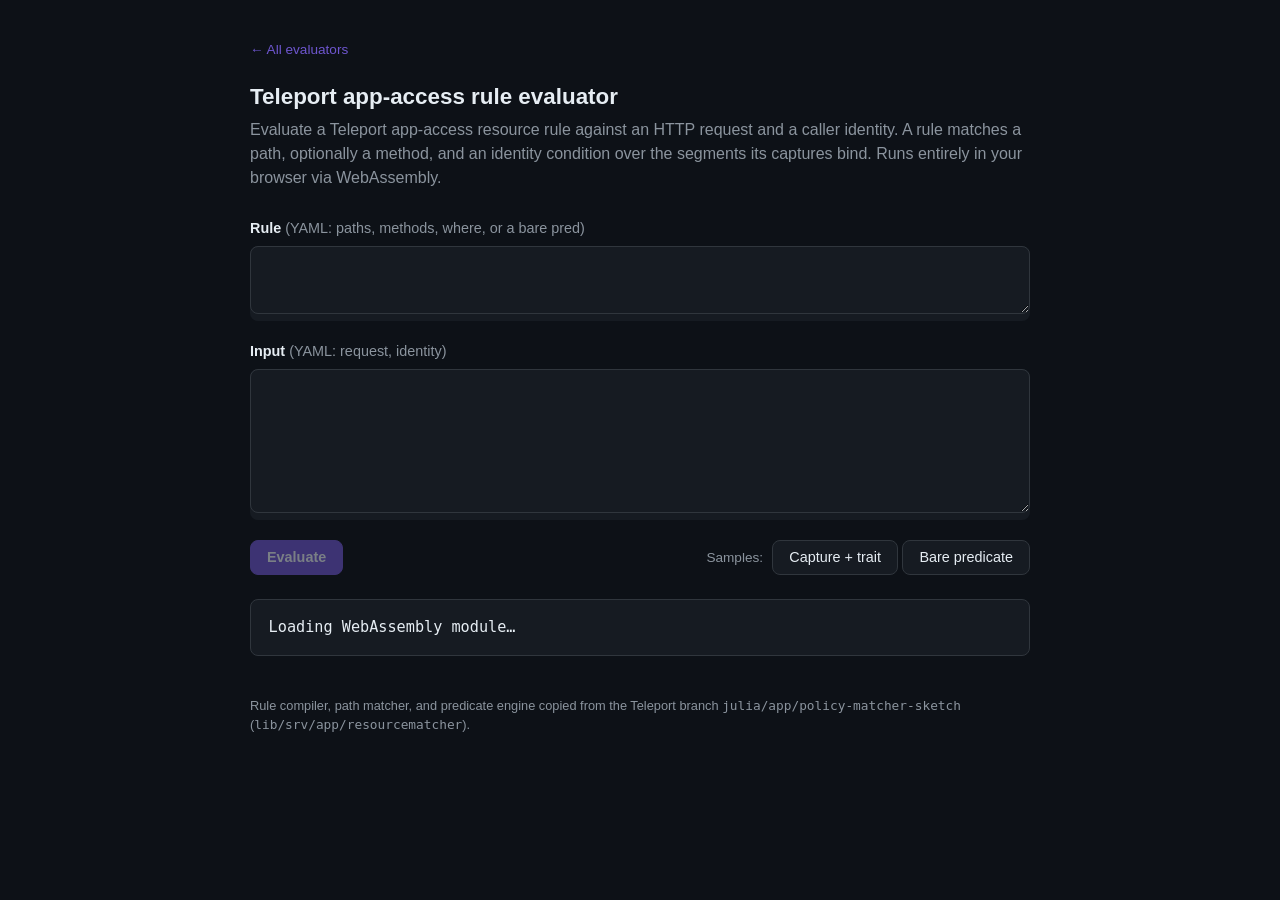
==== web/app-access/index.html @ db72c8c8 "web: Add syntax highlighting to input fields Layer a transparent textarea over a mirror pre element " ====
<!DOCTYPE html>
<html lang="en">
<head>
<meta charset="utf-8">
<meta name="viewport" content="width=device-width, initial-scale=1">
<title>Teleport app-access rule evaluator</title>
<link rel="stylesheet" href="../style.css">
</head>
<body>
<main>
  <p class="back"><a href="../">&larr; All evaluators</a></p>
  <h1>Teleport app-access rule evaluator</h1>
  <p class="lede">
    Evaluate a Teleport app-access resource rule against an HTTP request and a
    caller identity. A rule matches a path, optionally a method, and an identity
    condition over the segments its captures bind. Runs entirely in your browser
    via WebAssembly.
  </p>

  <div class="field">
    <label for="rule">
      Rule <span class="hint">(YAML: paths, methods, where, or a bare pred)</span>
    </label>
    <textarea id="rule" spellcheck="false"></textarea>
  </div>

  <div class="field">
    <label for="input">
      Input <span class="hint">(YAML: request, identity)</span>
    </label>
    <textarea id="input" spellcheck="false"></textarea>
  </div>

  <div class="row">
    <button id="evaluate" class="primary" disabled>Evaluate</button>
    <span class="samples">
      <span>Samples:</span>
      <button id="sample1" type="button">Capture + trait</button>
      <button id="sample2" type="button">Bare predicate</button>
    </span>
  </div>

  <div id="result" aria-live="polite">Loading WebAssembly module&hellip;</div>

  <footer>
    Rule compiler, path matcher, and predicate engine copied from the Teleport
    branch <code>julia/app/policy-matcher-sketch</code>
    (<code>lib/srv/app/resourcematcher</code>).
  </footer>
</main>

<script src="wasm_exec.js"></script>
<script src="../highlight.js"></script>
<script src="app.js"></script>
</body>
</html>
---- web/style.css ----
:root {
  --bg: #0d1117;
  --panel: #161b22;
  --border: #30363d;
  --text: #e6edf3;
  --muted: #8b949e;
  --accent: #6e56cf;
  --ok: #3fb950;
  --err: #f85149;
  --mono: ui-monospace, SFMono-Regular, "SF Mono", Menlo, monospace;
}
* { box-sizing: border-box; }
body {
  margin: 0;
  background: var(--bg);
  color: var(--text);
  font-family: -apple-system, BlinkMacSystemFont, "Segoe UI", sans-serif;
  line-height: 1.5;
}
main {
  max-width: 820px;
  margin: 0 auto;
  padding: 2.5rem 1.25rem 4rem;
}
h1 { font-size: 1.4rem; margin: 0 0 0.25rem; }
p.lede { color: var(--muted); margin: 0 0 1.75rem; }
p.back { margin: 0 0 1.25rem; font-size: 0.85rem; }
p.back a, footer a, .toc a { color: var(--accent); text-decoration: none; }
p.back a:hover, .toc a:hover { text-decoration: underline; }
label {
  display: block;
  font-weight: 600;
  margin: 0 0 0.4rem;
  font-size: 0.9rem;
}
label .hint { font-weight: 400; color: var(--muted); }
.field { margin-bottom: 1.25rem; }
textarea, input[type=text] {
  width: 100%;
  background: var(--panel);
  color: var(--text);
  border: 1px solid var(--border);
  border-radius: 8px;
  padding: 0.7rem 0.85rem;
  font-family: var(--mono);
  font-size: 0.9rem;
  resize: vertical;
}
textarea:focus, input:focus { outline: none; border-color: var(--accent); }
#expr, #rule { min-height: 4rem; }
#input { min-height: 9rem; }

/* Syntax-highlight overlay: a transparent textarea layered over a <pre> that
   mirrors its text with colored tokens. Both must share an identical box model
   so characters line up exactly. */
.editor { position: relative; }
.editor > textarea,
.editor > .editor-hl {
  margin: 0;
  width: 100%;
  font-family: var(--mono);
  font-size: 0.9rem;
  line-height: 1.5;
  padding: 0.7rem 0.85rem;
  border: 1px solid var(--border);
  border-radius: 8px;
  white-space: pre-wrap;
  overflow-wrap: break-word;
  word-break: normal;
  tab-size: 2;
}
.editor > .editor-hl {
  position: absolute;
  inset: 0;
  margin: 0;
  background: var(--panel);
  border-color: transparent;
  color: var(--text);
  overflow: auto;
  pointer-events: none;
  z-index: 0;
}
.editor > .editor-hl code { font: inherit; }
.editor > textarea {
  position: relative;
  z-index: 1;
  background: transparent;
  color: transparent;
  caret-color: var(--text);
  resize: vertical;
}
.editor > textarea:focus { border-color: var(--accent); }

/* Token colors, tuned for the dark theme. */
.t-str { color: #7ee787; }
.t-num { color: #79c0ff; }
.t-bool { color: #ffa657; }
.t-fn { color: #d2a8ff; }
.t-ident { color: #e6edf3; }
.t-op { color: #ff7b72; }
.t-punct { color: #8b949e; }
.t-key { color: #79c0ff; }
.t-comment { color: #8b949e; font-style: italic; }
.row { display: flex; gap: 0.6rem; align-items: center; flex-wrap: wrap; }
button {
  border: 1px solid var(--border);
  background: var(--panel);
  color: var(--text);
  border-radius: 8px;
  padding: 0.55rem 1rem;
  font-size: 0.9rem;
  cursor: pointer;
}
button:hover { border-color: var(--accent); }
button.primary {
  background: var(--accent);
  border-color: var(--accent);
  font-weight: 600;
}
button:disabled { opacity: 0.5; cursor: default; }
.samples { margin-left: auto; }
.samples span { color: var(--muted); font-size: 0.85rem; margin-right: 0.3rem; }
#result {
  margin-top: 1.5rem;
  border: 1px solid var(--border);
  border-radius: 8px;
  background: var(--panel);
  padding: 1rem 1.1rem;
  font-family: var(--mono);
  font-size: 0.95rem;
  min-height: 3rem;
  white-space: pre-wrap;
  word-break: break-word;
}
#result.match { border-color: var(--ok); }
#result.nomatch { border-color: var(--muted); }
#result.error { border-color: var(--err); }
.verdict { font-weight: 700; }
.verdict.match { color: var(--ok); }
.verdict.nomatch { color: var(--muted); }
.verdict.error { color: var(--err); }
footer { color: var(--muted); font-size: 0.8rem; margin-top: 2.5rem; }

/* Table of contents on the index page. */
.toc { list-style: none; padding: 0; margin: 1.5rem 0 0; }
.toc li {
  border: 1px solid var(--border);
  border-radius: 8px;
  background: var(--panel);
  padding: 1rem 1.1rem;
  margin-bottom: 0.85rem;
}
.toc a { font-size: 1.05rem; font-weight: 600; }
.toc p { margin: 0.3rem 0 0; color: var(--muted); font-size: 0.9rem; }
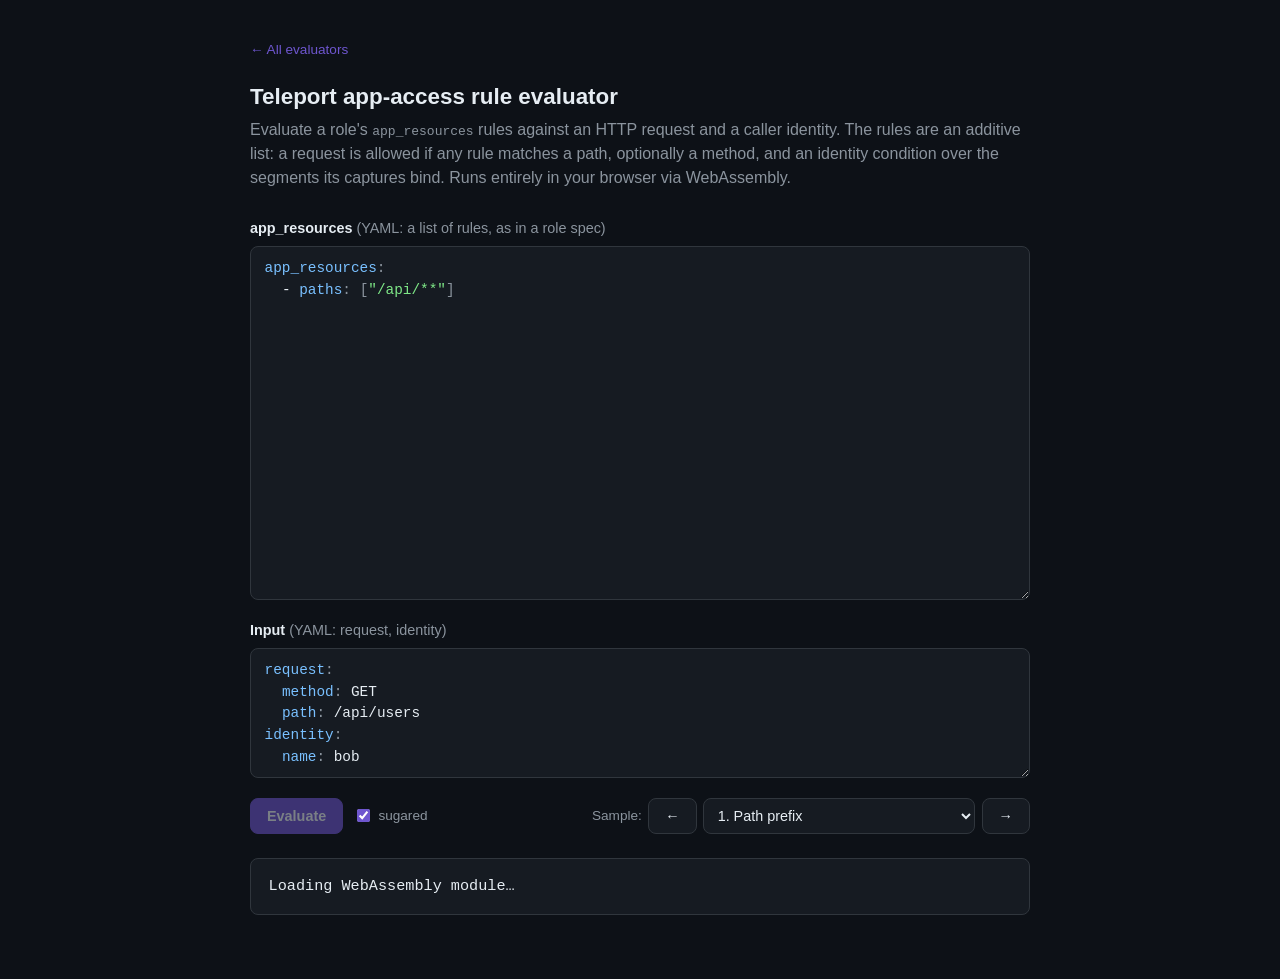
==== commit 218de1a0: "web: Add previous and next sample buttons Place arrow buttons either side of the sample dropdown on " ====
--- a/web/app-access/index.html
+++ b/web/app-access/index.html
@@ -11,15 +11,16 @@
   <p class="back"><a href="../">&larr; All evaluators</a></p>
   <h1>Teleport app-access rule evaluator</h1>
   <p class="lede">
-    Evaluate a Teleport app-access resource rule against an HTTP request and a
-    caller identity. A rule matches a path, optionally a method, and an identity
-    condition over the segments its captures bind. Runs entirely in your browser
-    via WebAssembly.
+    Evaluate a role's <code>app_resources</code> rules against an HTTP request
+    and a caller identity. The rules are an additive list: a request is allowed
+    if any rule matches a path, optionally a method, and an identity condition
+    over the segments its captures bind. Runs entirely in your browser via
+    WebAssembly.
   </p>
 
   <div class="field">
     <label for="rule">
-      Rule <span class="hint">(YAML: paths, methods, where, or a bare pred)</span>
+      app_resources <span class="hint">(YAML: a list of rules, as in a role spec)</span>
     </label>
     <textarea id="rule" spellcheck="false"></textarea>
   </div>
@@ -33,20 +34,16 @@
 
   <div class="row">
     <button id="evaluate" class="primary" disabled>Evaluate</button>
+    <label class="toggle"><input type="checkbox" id="sugared" checked> sugared</label>
     <span class="samples">
-      <span>Samples:</span>
-      <button id="sample1" type="button">Capture + trait</button>
-      <button id="sample2" type="button">Bare predicate</button>
+      <label for="sample-select">Sample:</label>
+      <button id="prev" type="button" title="Previous sample">&larr;</button>
+      <select id="sample-select"></select>
+      <button id="next" type="button" title="Next sample">&rarr;</button>
     </span>
   </div>
 
   <div id="result" aria-live="polite">Loading WebAssembly module&hellip;</div>
-
-  <footer>
-    Rule compiler, path matcher, and predicate engine copied from the Teleport
-    branch <code>julia/app/policy-matcher-sketch</code>
-    (<code>lib/srv/app/resourcematcher</code>).
-  </footer>
 </main>
 
 <script src="wasm_exec.js"></script>
--- a/web/style.css
+++ b/web/style.css
@@ -47,23 +47,32 @@
   resize: vertical;
 }
 textarea:focus, input:focus { outline: none; border-color: var(--accent); }
-#expr, #rule { min-height: 4rem; }
-#input { min-height: 9rem; }
+#expr { min-height: 6rem; }
+#rule { min-height: 22rem; }
+#input { min-height: 8rem; }
 
 /* Syntax-highlight overlay: a transparent textarea layered over a <pre> that
-   mirrors its text with colored tokens. Both must share an identical box model
-   so characters line up exactly. */
-.editor { position: relative; }
+   mirrors its text with colored tokens. The single visible border lives on the
+   wrapper, and both children are borderless and transparent, so there is no
+   second, misaligned border and the characters line up exactly. */
+.editor {
+  position: relative;
+  border: 1px solid var(--border);
+  border-radius: 8px;
+  background: var(--panel);
+}
+.editor:focus-within { border-color: var(--accent); }
 .editor > textarea,
 .editor > .editor-hl {
   margin: 0;
   width: 100%;
+  box-sizing: border-box;
   font-family: var(--mono);
   font-size: 0.9rem;
   line-height: 1.5;
   padding: 0.7rem 0.85rem;
-  border: 1px solid var(--border);
-  border-radius: 8px;
+  border: 0;
+  background: transparent;
   white-space: pre-wrap;
   overflow-wrap: break-word;
   word-break: normal;
@@ -72,9 +81,6 @@
 .editor > .editor-hl {
   position: absolute;
   inset: 0;
-  margin: 0;
-  background: var(--panel);
-  border-color: transparent;
   color: var(--text);
   overflow: auto;
   pointer-events: none;
@@ -84,12 +90,14 @@
 .editor > textarea {
   position: relative;
   z-index: 1;
-  background: transparent;
+  display: block;
   color: transparent;
+  /* WebKit needs this explicitly, or the textarea's own text shows through on
+     top of the colored layer and looks like a shadow. */
+  -webkit-text-fill-color: transparent;
   caret-color: var(--text);
   resize: vertical;
 }
-.editor > textarea:focus { border-color: var(--accent); }
 
 /* Token colors, tuned for the dark theme. */
 .t-str { color: #7ee787; }
@@ -118,8 +126,29 @@
   font-weight: 600;
 }
 button:disabled { opacity: 0.5; cursor: default; }
-.samples { margin-left: auto; }
-.samples span { color: var(--muted); font-size: 0.85rem; margin-right: 0.3rem; }
+.toggle {
+  margin: 0;
+  font-weight: 400;
+  color: var(--muted);
+  font-size: 0.85rem;
+  display: flex;
+  align-items: center;
+  gap: 0.35rem;
+  cursor: pointer;
+}
+.toggle input { cursor: pointer; accent-color: var(--accent); }
+.samples { margin-left: auto; display: flex; align-items: center; gap: 0.4rem; }
+.samples label { margin: 0; font-weight: 400; color: var(--muted); font-size: 0.85rem; }
+.samples select {
+  background: var(--panel);
+  color: var(--text);
+  border: 1px solid var(--border);
+  border-radius: 8px;
+  padding: 0.5rem 0.6rem;
+  font-size: 0.9rem;
+  cursor: pointer;
+}
+.samples select:focus { outline: none; border-color: var(--accent); }
 #result {
   margin-top: 1.5rem;
   border: 1px solid var(--border);
@@ -133,11 +162,11 @@
   word-break: break-word;
 }
 #result.match { border-color: var(--ok); }
-#result.nomatch { border-color: var(--muted); }
+#result.nomatch { border-color: var(--err); }
 #result.error { border-color: var(--err); }
 .verdict { font-weight: 700; }
 .verdict.match { color: var(--ok); }
-.verdict.nomatch { color: var(--muted); }
+.verdict.nomatch { color: var(--err); }
 .verdict.error { color: var(--err); }
 footer { color: var(--muted); font-size: 0.8rem; margin-top: 2.5rem; }
 
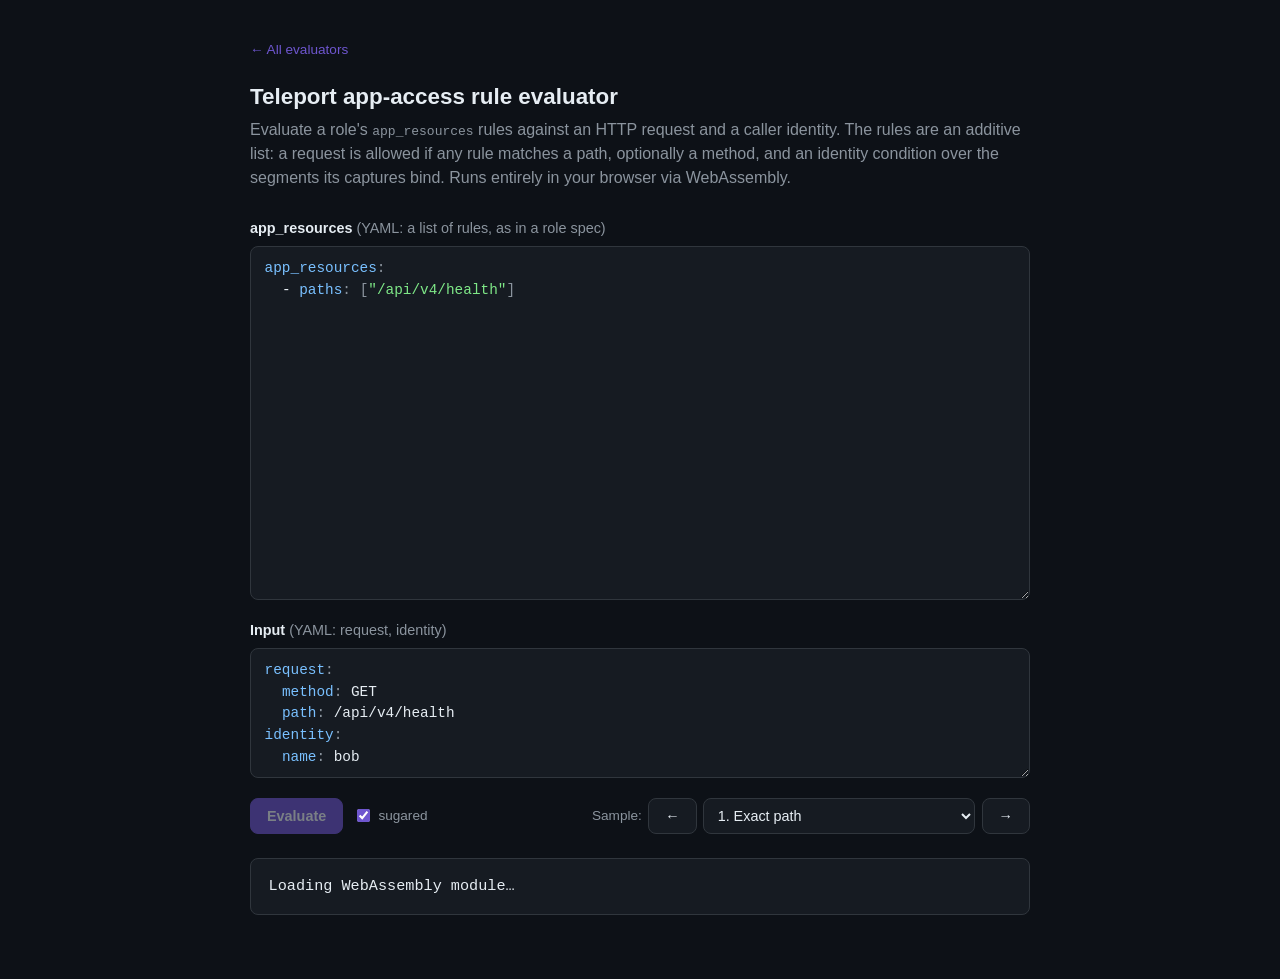
==== commit ad61e664: "web: Add the Teleport cog favicon Use the Teleport mark as the favicon on the index and both evaluat" ====
--- a/web/app-access/index.html
+++ b/web/app-access/index.html
@@ -4,6 +4,7 @@
 <meta charset="utf-8">
 <meta name="viewport" content="width=device-width, initial-scale=1">
 <title>Teleport app-access rule evaluator</title>
+<link rel="icon" type="image/png" href="../favicon.png">
 <link rel="stylesheet" href="../style.css">
 </head>
 <body>
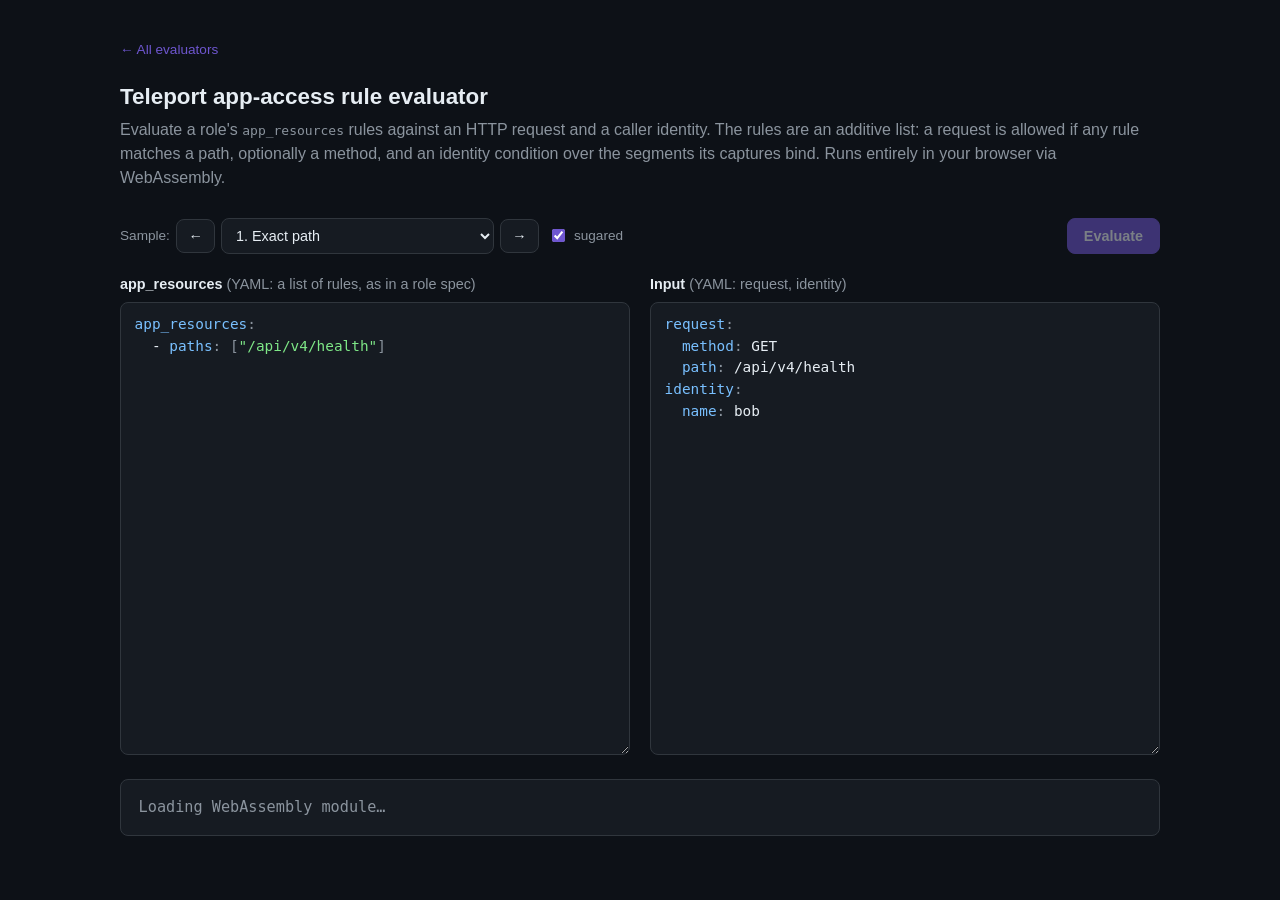
==== commit e0f5e9cc: "web: Fit wide layout to viewport, fix mobile On wide screens, turn main into a full-height column an" ====
--- a/web/app-access/index.html
+++ b/web/app-access/index.html
@@ -19,32 +19,34 @@
     WebAssembly.
   </p>
 
-  <div class="field">
-    <label for="rule">
-      app_resources <span class="hint">(YAML: a list of rules, as in a role spec)</span>
-    </label>
-    <textarea id="rule" spellcheck="false"></textarea>
-  </div>
-
-  <div class="field">
-    <label for="input">
-      Input <span class="hint">(YAML: request, identity)</span>
-    </label>
-    <textarea id="input" spellcheck="false"></textarea>
-  </div>
-
-  <div class="row">
-    <button id="evaluate" class="primary" disabled>Evaluate</button>
-    <label class="toggle"><input type="checkbox" id="sugared" checked> sugared</label>
+  <div class="row controls">
     <span class="samples">
       <label for="sample-select">Sample:</label>
       <button id="prev" type="button" title="Previous sample">&larr;</button>
       <select id="sample-select"></select>
       <button id="next" type="button" title="Next sample">&rarr;</button>
     </span>
+    <label class="toggle"><input type="checkbox" id="sugared" checked> sugared</label>
+    <button id="evaluate" class="primary" title="Evaluate (⌘/Ctrl + Enter)" disabled>Evaluate</button>
   </div>
 
-  <div id="result" aria-live="polite">Loading WebAssembly module&hellip;</div>
+  <div class="fields">
+    <div class="field">
+      <label for="rule">
+        app_resources <span class="hint">(YAML: a list of rules, as in a role spec)</span>
+      </label>
+      <textarea id="rule" spellcheck="false"></textarea>
+    </div>
+
+    <div class="field">
+      <label for="input">
+        Input <span class="hint">(YAML: request, identity)</span>
+      </label>
+      <textarea id="input" spellcheck="false"></textarea>
+    </div>
+  </div>
+
+  <div id="result" class="idle" aria-live="polite">Loading WebAssembly module&hellip;</div>
 </main>
 
 <script src="wasm_exec.js"></script>
--- a/web/style.css
+++ b/web/style.css
@@ -49,7 +49,7 @@
 textarea:focus, input:focus { outline: none; border-color: var(--accent); }
 #expr { min-height: 6rem; }
 #rule { min-height: 22rem; }
-#input { min-height: 8rem; }
+#input { min-height: 10rem; }
 
 /* Syntax-highlight overlay: a transparent textarea layered over a <pre> that
    mirrors its text with colored tokens. The single visible border lives on the
@@ -110,6 +110,43 @@
 .t-key { color: #79c0ff; }
 .t-comment { color: #8b949e; font-style: italic; }
 .row { display: flex; gap: 0.6rem; align-items: center; flex-wrap: wrap; }
+.controls { margin-bottom: 1.25rem; }
+
+/* Stack the two editors, side by side once the viewport is wide enough. */
+.fields { display: flex; flex-direction: column; gap: 1.25rem; }
+.fields > .field { margin-bottom: 0; }
+@media (min-width: 52rem) {
+  /* On wide screens fit everything in the viewport with no body scroll: make
+     main a full-height column and let the editors absorb the leftover space,
+     so the input always matches app_resources and the result stays in view. */
+  main {
+    max-width: 1080px;
+    height: 100vh;
+    display: flex;
+    flex-direction: column;
+  }
+  .fields { flex-direction: row; flex: 1; min-height: 0; }
+  .fields > .field {
+    flex: 1;
+    min-width: 0;
+    display: flex;
+    flex-direction: column;
+  }
+  .fields > .field .editor { flex: 1; min-height: 0; }
+  .fields > .field .editor > textarea { height: 100%; min-height: 0; }
+}
+
+/* Mobile: reclaim vertical space and keep the heading on one line (tested at
+   the 375px iPhone SE width). */
+@media (max-width: 30rem) {
+  main { padding: 1.5rem 1rem 3rem; }
+  h1 { font-size: 1rem; }
+  p.lede { display: none; }
+  /* Give the sample picker the full row width so the select does not get
+     squashed between the prev and next buttons. */
+  .samples { flex: 1 1 100%; }
+  .samples select { flex: 1 1 auto; min-width: 0; }
+}
 button {
   border: 1px solid var(--border);
   background: var(--panel);
@@ -137,8 +174,14 @@
   cursor: pointer;
 }
 .toggle input { cursor: pointer; accent-color: var(--accent); }
-.samples { margin-left: auto; display: flex; align-items: center; gap: 0.4rem; }
+.samples {
+  display: flex;
+  align-items: center;
+  gap: 0.4rem;
+  min-width: 0;
+}
 .samples label { margin: 0; font-weight: 400; color: var(--muted); font-size: 0.85rem; }
+.samples button { padding: 0.5rem 0.7rem; }
 .samples select {
   background: var(--panel);
   color: var(--text);
@@ -148,6 +191,8 @@
   font-size: 0.9rem;
   cursor: pointer;
 }
+/* Keep Evaluate at the right edge of the controls row. */
+.controls #evaluate { margin-left: auto; }
 .samples select:focus { outline: none; border-color: var(--accent); }
 #result {
   margin-top: 1.5rem;
@@ -161,6 +206,7 @@
   white-space: pre-wrap;
   word-break: break-word;
 }
+#result.idle { color: var(--muted); }
 #result.match { border-color: var(--ok); }
 #result.nomatch { border-color: var(--err); }
 #result.error { border-color: var(--err); }
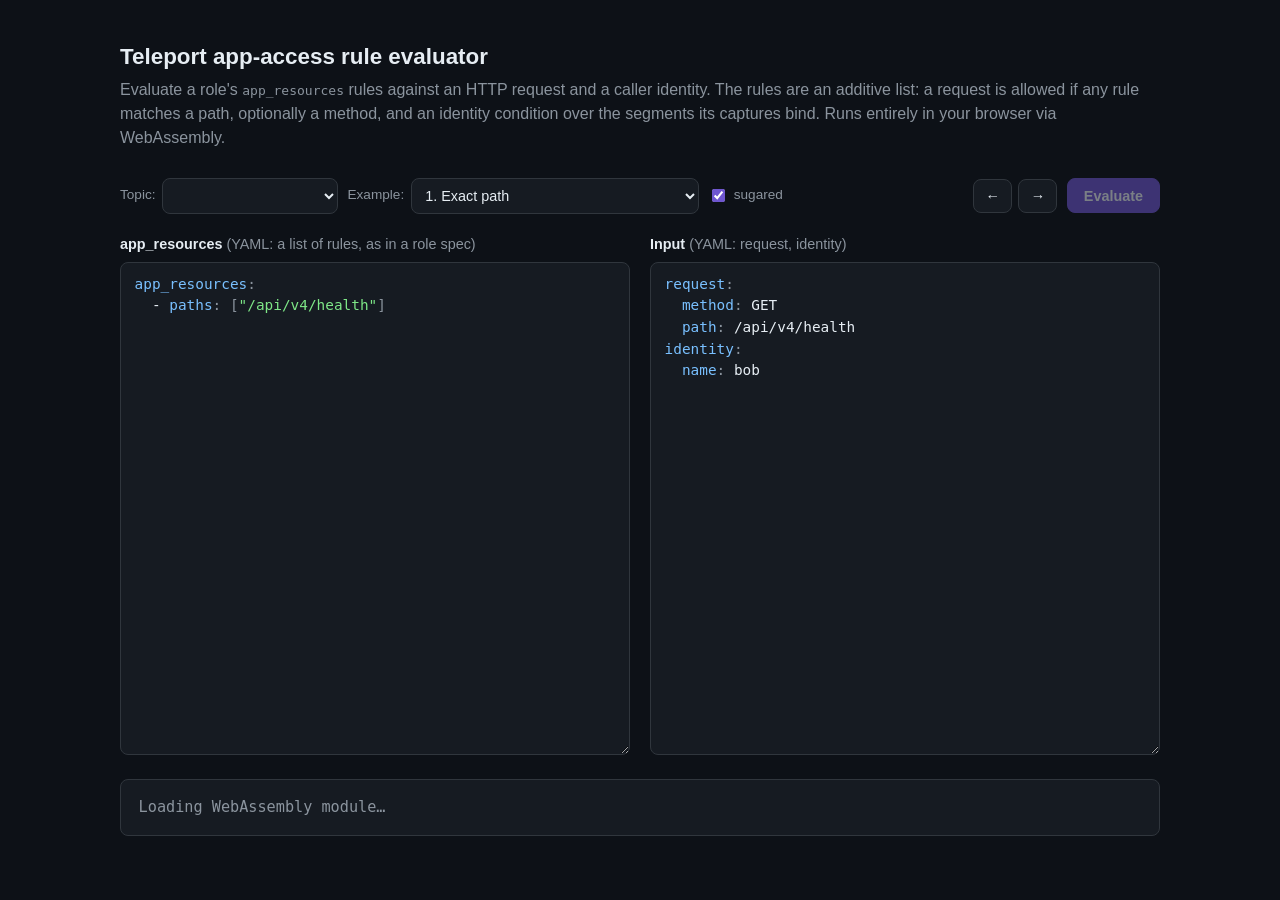
==== commit f28fc4ac: "web: Make the controls layout responsive Move the prev/next arrows out of the example picker into th" ====
--- a/web/app-access/index.html
+++ b/web/app-access/index.html
@@ -9,7 +9,6 @@
 </head>
 <body>
 <main>
-  <p class="back"><a href="../">&larr; All evaluators</a></p>
   <h1>Teleport app-access rule evaluator</h1>
   <p class="lede">
     Evaluate a role's <code>app_resources</code> rules against an HTTP request
@@ -21,12 +20,18 @@
 
   <div class="row controls">
     <span class="samples">
-      <label for="sample-select">Sample:</label>
-      <button id="prev" type="button" title="Previous sample">&larr;</button>
+      <label for="topic-select">Topic:</label>
+      <select id="topic-select"></select>
+    </span>
+    <span class="samples">
+      <label for="sample-select">Example:</label>
       <select id="sample-select"></select>
-      <button id="next" type="button" title="Next sample">&rarr;</button>
     </span>
     <label class="toggle"><input type="checkbox" id="sugared" checked> sugared</label>
+    <span class="stepper">
+      <button id="prev" type="button" title="Previous example">&larr;</button>
+      <button id="next" type="button" title="Next example">&rarr;</button>
+    </span>
     <button id="evaluate" class="primary" title="Evaluate (⌘/Ctrl + Enter)" disabled>Evaluate</button>
   </div>
 
--- a/web/style.css
+++ b/web/style.css
@@ -24,9 +24,8 @@
 }
 h1 { font-size: 1.4rem; margin: 0 0 0.25rem; }
 p.lede { color: var(--muted); margin: 0 0 1.75rem; }
-p.back { margin: 0 0 1.25rem; font-size: 0.85rem; }
-p.back a, footer a, .toc a { color: var(--accent); text-decoration: none; }
-p.back a:hover, .toc a:hover { text-decoration: underline; }
+footer a, .toc a { color: var(--accent); text-decoration: none; }
+.toc a:hover { text-decoration: underline; }
 label {
   display: block;
   font-weight: 600;
@@ -136,16 +135,42 @@
   .fields > .field .editor > textarea { height: 100%; min-height: 0; }
 }
 
+/* On very wide screens let the content keep growing, so long where clauses
+   have room and stop wrapping. */
+@media (min-width: 90rem) {
+  main { max-width: 1320px; }
+}
+@media (min-width: 130rem) {
+  main { max-width: 1760px; }
+}
+
 /* Mobile: reclaim vertical space and keep the heading on one line (tested at
    the 375px iPhone SE width). */
 @media (max-width: 30rem) {
   main { padding: 1.5rem 1rem 3rem; }
-  h1 { font-size: 1rem; }
+  /* With the lede hidden, give the heading its own breathing room above the
+     controls. */
+  h1 { font-size: 1.1rem; margin-bottom: 1.25rem; }
   p.lede { display: none; }
-  /* Give the sample picker the full row width so the select does not get
-     squashed between the prev and next buttons. */
+  /* The field-label format hints wrap onto several lines on a narrow screen,
+     and the editor content already shows the YAML format, so hide them. */
+  label .hint { display: none; }
+  /* Stack the controls: each picker and the sugared toggle take a full row, so
+     the selects are not squashed. */
   .samples { flex: 1 1 100%; }
-  .samples select { flex: 1 1 auto; min-width: 0; }
+  .toggle { flex: 1 1 100%; }
+  /* Drop the fixed widths on mobile so each select fills its row. */
+  #topic-select,
+  #sample-select {
+    width: auto;
+    flex: 1 1 auto;
+    min-width: 0;
+  }
+  /* On the final row keep the stepper at the left and Evaluate at the right.
+     The compound .row.controls beats the wider-screen .controls .stepper rule
+     that appears later in the file, which would otherwise win on a tie. */
+  .row.controls .stepper { margin-left: 0; }
+  .controls #evaluate { margin-left: auto; }
 }
 button {
   border: 1px solid var(--border);
@@ -181,7 +206,8 @@
   min-width: 0;
 }
 .samples label { margin: 0; font-weight: 400; color: var(--muted); font-size: 0.85rem; }
-.samples button { padding: 0.5rem 0.7rem; }
+.stepper { display: flex; gap: 0.4rem; }
+.stepper button { padding: 0.5rem 0.7rem; }
 .samples select {
   background: var(--panel);
   color: var(--text);
@@ -190,9 +216,16 @@
   padding: 0.5rem 0.6rem;
   font-size: 0.9rem;
   cursor: pointer;
-}
-/* Keep Evaluate at the right edge of the controls row. */
-.controls #evaluate { margin-left: auto; }
+  /* Fixed widths so the controls do not jump as the selected option's text
+     changes length. A long option is truncated when closed and shown in full
+     in the open list. */
+  flex: none;
+}
+#topic-select { width: 11rem; }
+#sample-select { width: 18rem; }
+/* Push the stepper and Evaluate together to the right edge of the row, so the
+   pickers sit on the left and the actions group on the right. */
+.controls .stepper { margin-left: auto; }
 .samples select:focus { outline: none; border-color: var(--accent); }
 #result {
   margin-top: 1.5rem;
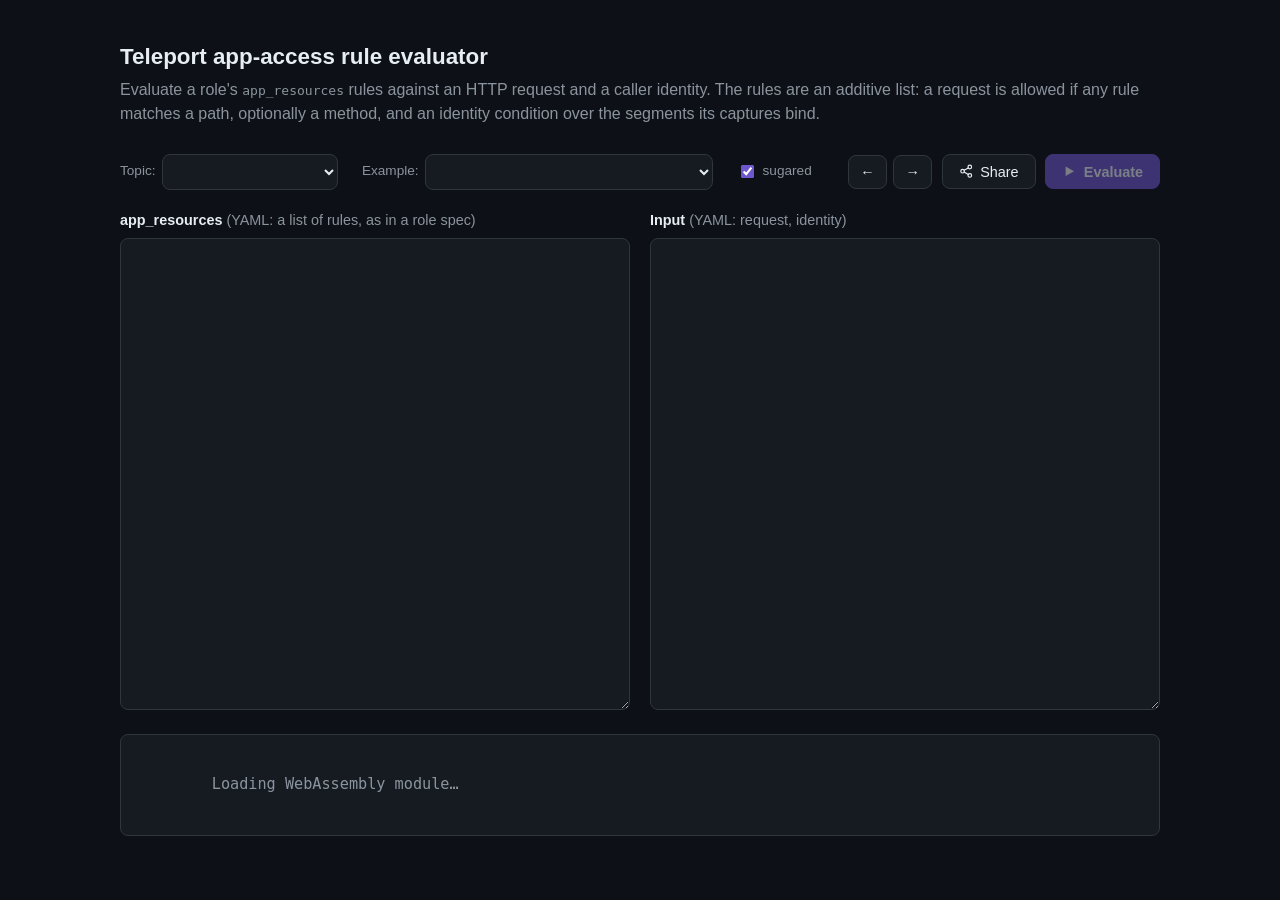
==== commit 8c572e3f: "web: Add share dialog to both evaluators Let a view be captured as a URL from a Share button in the " ====
--- a/web/app-access/index.html
+++ b/web/app-access/index.html
@@ -1,61 +1,160 @@
-<!DOCTYPE html>
+<!doctype html>
 <html lang="en">
-<head>
-<meta charset="utf-8">
-<meta name="viewport" content="width=device-width, initial-scale=1">
-<title>Teleport app-access rule evaluator</title>
-<link rel="icon" type="image/png" href="../favicon.png">
-<link rel="stylesheet" href="../style.css">
-</head>
-<body>
-<main>
-  <h1>Teleport app-access rule evaluator</h1>
-  <p class="lede">
-    Evaluate a role's <code>app_resources</code> rules against an HTTP request
-    and a caller identity. The rules are an additive list: a request is allowed
-    if any rule matches a path, optionally a method, and an identity condition
-    over the segments its captures bind. Runs entirely in your browser via
-    WebAssembly.
-  </p>
+  <head>
+    <meta charset="utf-8" />
+    <meta name="viewport" content="width=device-width, initial-scale=1" />
+    <title>Teleport app-access rule evaluator</title>
+    <link rel="icon" type="image/png" href="../favicon.png" />
+    <link rel="stylesheet" href="../style.css" />
+  </head>
+  <body>
+    <main>
+      <h1>Teleport app-access rule evaluator</h1>
+      <p class="lede">
+        Evaluate a role's <code>app_resources</code> rules against an HTTP
+        request and a caller identity. The rules are an additive list: a request
+        is allowed if any rule matches a path, optionally a method, and an
+        identity condition over the segments its captures bind.
+      </p>
 
-  <div class="row controls">
-    <span class="samples">
-      <label for="topic-select">Topic:</label>
-      <select id="topic-select"></select>
-    </span>
-    <span class="samples">
-      <label for="sample-select">Example:</label>
-      <select id="sample-select"></select>
-    </span>
-    <label class="toggle"><input type="checkbox" id="sugared" checked> sugared</label>
-    <span class="stepper">
-      <button id="prev" type="button" title="Previous example">&larr;</button>
-      <button id="next" type="button" title="Next example">&rarr;</button>
-    </span>
-    <button id="evaluate" class="primary" title="Evaluate (⌘/Ctrl + Enter)" disabled>Evaluate</button>
-  </div>
+      <div class="row controls">
+        <span class="samples">
+          <label for="topic-select">Topic:</label>
+          <select id="topic-select"></select>
+        </span>
+        <span class="samples">
+          <label for="sample-select">Example:</label>
+          <select id="sample-select"></select>
+        </span>
+        <label class="toggle"
+          ><input type="checkbox" id="sugared" checked /> sugared</label
+        >
+        <span class="actions">
+          <span class="stepper">
+            <button id="prev" type="button" title="Previous example">
+              &larr;
+            </button>
+            <button id="next" type="button" title="Next example">&rarr;</button>
+          </span>
+          <button id="share" type="button" title="Share this view">
+            <svg
+              class="btn-icon"
+              viewBox="0 0 24 24"
+              fill="none"
+              stroke="currentColor"
+              stroke-width="2"
+              stroke-linecap="round"
+              stroke-linejoin="round"
+              aria-hidden="true"
+            >
+              <circle cx="18" cy="5" r="3" />
+              <circle cx="6" cy="12" r="3" />
+              <circle cx="18" cy="19" r="3" />
+              <line x1="8.59" y1="13.51" x2="15.42" y2="17.49" />
+              <line x1="15.41" y1="6.51" x2="8.59" y2="10.49" />
+            </svg>
+            Share
+          </button>
+          <button
+            id="evaluate"
+            class="primary"
+            title="Evaluate (⌘/Ctrl + Enter)"
+            disabled
+          >
+            <svg class="btn-icon" viewBox="0 0 24 24" aria-hidden="true">
+              <polygon points="6 4 20 12 6 20 6 4" fill="currentColor" />
+            </svg>
+            Evaluate
+          </button>
+        </span>
+      </div>
 
-  <div class="fields">
-    <div class="field">
-      <label for="rule">
-        app_resources <span class="hint">(YAML: a list of rules, as in a role spec)</span>
-      </label>
-      <textarea id="rule" spellcheck="false"></textarea>
-    </div>
+      <div class="fields">
+        <div class="field">
+          <label for="rule">
+            app_resources
+            <span class="hint">(YAML: a list of rules, as in a role spec)</span>
+          </label>
+          <textarea id="rule" spellcheck="false"></textarea>
+        </div>
 
-    <div class="field">
-      <label for="input">
-        Input <span class="hint">(YAML: request, identity)</span>
-      </label>
-      <textarea id="input" spellcheck="false"></textarea>
-    </div>
-  </div>
+        <div class="field">
+          <label for="input">
+            Input <span class="hint">(YAML: request, identity)</span>
+          </label>
+          <textarea id="input" spellcheck="false"></textarea>
+        </div>
+      </div>
 
-  <div id="result" class="idle" aria-live="polite">Loading WebAssembly module&hellip;</div>
-</main>
+      <div id="result" class="idle" aria-live="polite">
+        Loading WebAssembly module&hellip;
+      </div>
 
-<script src="wasm_exec.js"></script>
-<script src="../highlight.js"></script>
-<script src="app.js"></script>
-</body>
+      <dialog id="share-dialog" class="share-dialog">
+        <form method="dialog">
+          <button
+            type="submit"
+            class="dialog-close"
+            title="Close"
+            aria-label="Close"
+          >
+            &times;
+          </button>
+          <h2>Share this view</h2>
+          <div class="share-field">
+            <label for="share-name">
+              Name <span class="hint">(optional)</span>
+            </label>
+            <input
+              type="text"
+              id="share-name"
+              placeholder="untitled"
+              autocomplete="off"
+              autofocus
+            />
+          </div>
+          <div class="share-field">
+            <label for="share-url">Link</label>
+            <div class="share-url-row">
+              <input type="text" id="share-url" readonly />
+              <button type="button" id="share-copy" class="primary">
+                <svg
+                  class="btn-icon copy-icon"
+                  viewBox="0 0 24 24"
+                  fill="none"
+                  stroke="currentColor"
+                  stroke-width="2"
+                  stroke-linecap="round"
+                  stroke-linejoin="round"
+                  aria-hidden="true"
+                >
+                  <rect x="9" y="9" width="13" height="13" rx="2" ry="2" />
+                  <path
+                    d="M5 15H4a2 2 0 0 1-2-2V4a2 2 0 0 1 2-2h9a2 2 0 0 1 2 2v1"
+                  />
+                </svg>
+                <svg
+                  class="btn-icon check-icon"
+                  viewBox="0 0 24 24"
+                  fill="none"
+                  stroke="currentColor"
+                  stroke-width="2"
+                  stroke-linecap="round"
+                  stroke-linejoin="round"
+                  aria-hidden="true"
+                >
+                  <polyline points="20 6 9 17 4 12" />
+                </svg>
+                <span class="copy-label">Copy</span>
+              </button>
+            </div>
+          </div>
+        </form>
+      </dialog>
+    </main>
+
+    <script src="wasm_exec.js"></script>
+    <script src="../highlight.js"></script>
+    <script src="app.js"></script>
+  </body>
 </html>
--- a/web/style.css
+++ b/web/style.css
@@ -133,6 +133,9 @@
   }
   .fields > .field .editor { flex: 1; min-height: 0; }
   .fields > .field .editor > textarea { height: 100%; min-height: 0; }
+  /* Widen the spacing between the control groups so the topic picker, example
+     picker, and sugared toggle are not crowded together. */
+  .controls { gap: 1.5rem; }
 }
 
 /* On very wide screens let the content keep growing, so long where clauses
@@ -159,6 +162,9 @@
      the selects are not squashed. */
   .samples { flex: 1 1 100%; }
   .toggle { flex: 1 1 100%; }
+  /* Give the picker labels a common width so the dropdowns line up in a column
+     down the left edge, rather than each starting after its own label. */
+  .samples label { width: 4.5rem; flex: none; }
   /* Drop the fixed widths on mobile so each select fills its row. */
   #topic-select,
   #sample-select {
@@ -166,11 +172,10 @@
     flex: 1 1 auto;
     min-width: 0;
   }
-  /* On the final row keep the stepper at the left and Evaluate at the right.
-     The compound .row.controls beats the wider-screen .controls .stepper rule
-     that appears later in the file, which would otherwise win on a tie. */
-  .row.controls .stepper { margin-left: 0; }
-  .controls #evaluate { margin-left: auto; }
+  /* The actions group takes a full row of its own, with the stepper at the
+     left and the Share and Evaluate buttons pushed to the right. */
+  .controls .actions { flex: 1 1 100%; }
+  .controls .actions #share { margin-left: auto; }
 }
 button {
   border: 1px solid var(--border);
@@ -188,6 +193,25 @@
   font-weight: 600;
 }
 button:disabled { opacity: 0.5; cursor: default; }
+/* Buttons that carry an inline SVG icon line the icon up with the label. */
+#evaluate, #share, #share-copy {
+  display: inline-flex;
+  align-items: center;
+  gap: 0.45rem;
+}
+.btn-icon { width: 1em; height: 1em; flex: none; }
+/* The copy button swaps its icon and label to a checkmark once copied, and
+   sheds its button chrome so the confirmation reads as a plain green label
+   rather than something still clickable. */
+#share-copy .check-icon { display: none; }
+#share-copy.copied .copy-icon { display: none; }
+#share-copy.copied .check-icon { display: inline-flex; }
+#share-copy.copied {
+  background: transparent;
+  border-color: transparent;
+  color: var(--ok);
+  cursor: default;
+}
 .toggle {
   margin: 0;
   font-weight: 400;
@@ -208,6 +232,9 @@
 .samples label { margin: 0; font-weight: 400; color: var(--muted); font-size: 0.85rem; }
 .stepper { display: flex; gap: 0.4rem; }
 .stepper button { padding: 0.5rem 0.7rem; }
+/* The stepper, Share, and Evaluate group together as one unit so they stay on
+   one line and wrap together rather than splitting Evaluate onto its own row. */
+.actions { display: flex; align-items: center; gap: 0.6rem; }
 .samples select {
   background: var(--panel);
   color: var(--text);
@@ -223,9 +250,9 @@
 }
 #topic-select { width: 11rem; }
 #sample-select { width: 18rem; }
-/* Push the stepper and Evaluate together to the right edge of the row, so the
-   pickers sit on the left and the actions group on the right. */
-.controls .stepper { margin-left: auto; }
+/* Push the actions group to the right edge of the row, so the pickers sit on
+   the left and the stepper, Share, and Evaluate group on the right. */
+.controls .actions { margin-left: auto; }
 .samples select:focus { outline: none; border-color: var(--accent); }
 #result {
   margin-top: 1.5rem;
@@ -260,3 +287,34 @@
 }
 .toc a { font-size: 1.05rem; font-weight: 600; }
 .toc p { margin: 0.3rem 0 0; color: var(--muted); font-size: 0.9rem; }
+
+/* Share dialog: a native <dialog> styled to match the dark panels. */
+dialog.share-dialog {
+  position: relative;
+  background: var(--panel);
+  color: var(--text);
+  border: 1px solid var(--border);
+  border-radius: 10px;
+  padding: 1.4rem 1.5rem;
+  width: min(34rem, calc(100vw - 2rem));
+}
+dialog.share-dialog::backdrop { background: rgba(0, 0, 0, 0.55); }
+dialog.share-dialog h2 { font-size: 1.15rem; margin: 0 1.5rem 1.1rem 0; }
+.share-field { margin-bottom: 1rem; }
+.share-field:last-child { margin-bottom: 0; }
+.share-url-row { display: flex; gap: 0.5rem; align-items: center; }
+.share-url-row input { flex: 1; min-width: 0; }
+.share-url-row button { flex: none; }
+/* The corner close button: a borderless "×" that brightens on hover. */
+.dialog-close {
+  position: absolute;
+  top: 0.6rem;
+  right: 0.7rem;
+  border: 0;
+  background: transparent;
+  color: var(--muted);
+  font-size: 1.5rem;
+  line-height: 1;
+  padding: 0.1rem 0.35rem;
+}
+.dialog-close:hover { color: var(--text); border-color: transparent; }
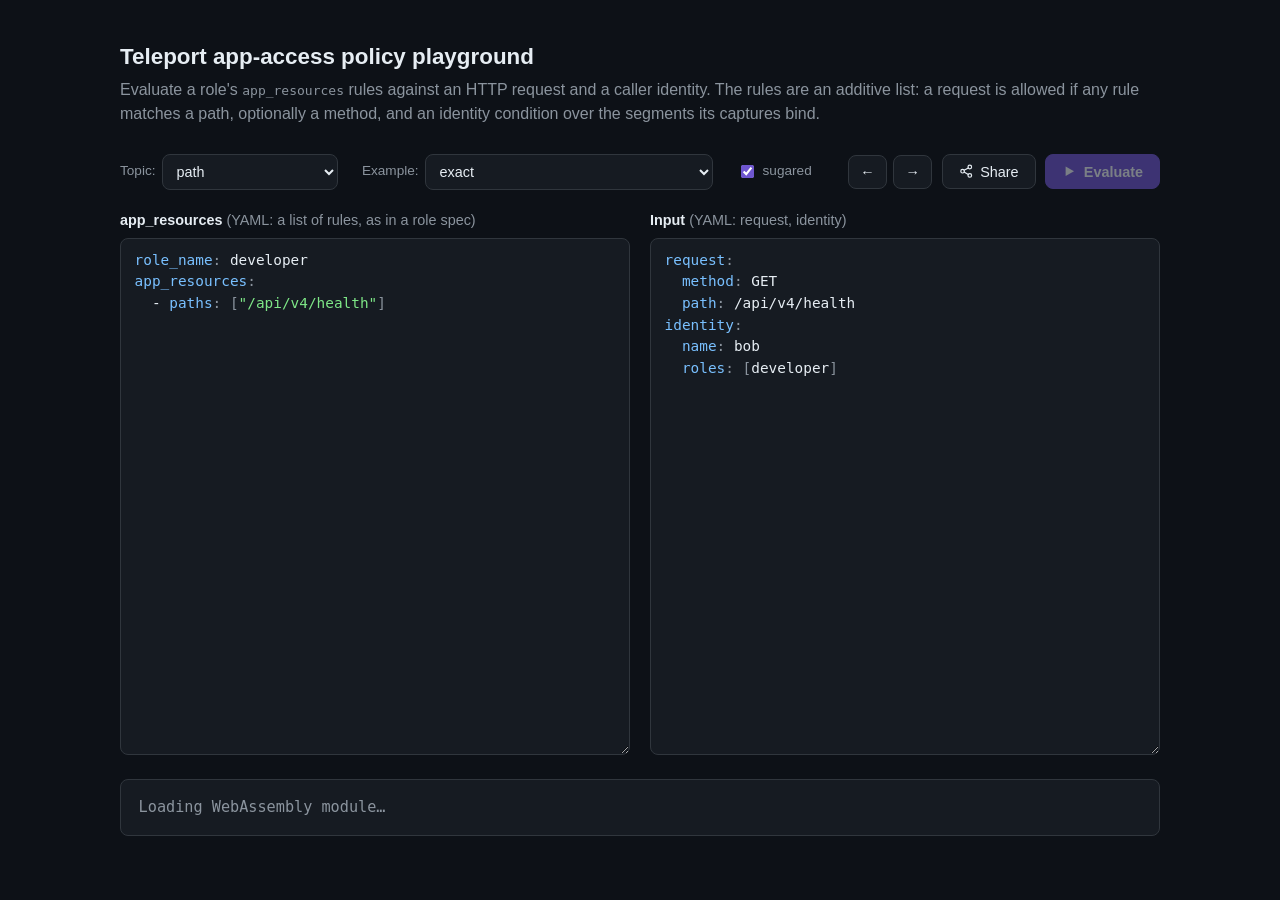
==== commit 3920fb52: "web: Point playground heading at its own page Link the app-access heading to ./ so it resolves to /t" ====
--- a/web/app-access/index.html
+++ b/web/app-access/index.html
@@ -3,13 +3,13 @@
   <head>
     <meta charset="utf-8" />
     <meta name="viewport" content="width=device-width, initial-scale=1" />
-    <title>Teleport app-access rule evaluator</title>
+    <title>Teleport app-access policy playground</title>
     <link rel="icon" type="image/png" href="../favicon.png" />
     <link rel="stylesheet" href="../style.css" />
   </head>
   <body>
     <main>
-      <h1>Teleport app-access rule evaluator</h1>
+      <h1><a href="./">Teleport app-access policy playground</a></h1>
       <p class="lede">
         Evaluate a role's <code>app_resources</code> rules against an HTTP
         request and a caller identity. The rules are an additive list: a request
@@ -86,9 +86,7 @@
         </div>
       </div>
 
-      <div id="result" class="idle" aria-live="polite">
-        Loading WebAssembly module&hellip;
-      </div>
+      <div id="result" class="idle" aria-live="polite"></div>
 
       <dialog id="share-dialog" class="share-dialog">
         <form method="dialog">
--- a/web/style.css
+++ b/web/style.css
@@ -23,6 +23,8 @@
   padding: 2.5rem 1.25rem 4rem;
 }
 h1 { font-size: 1.4rem; margin: 0 0 0.25rem; }
+h1 a { color: inherit; text-decoration: none; }
+h1 a:hover { color: var(--accent); }
 p.lede { color: var(--muted); margin: 0 0 1.75rem; }
 footer a, .toc a { color: var(--accent); text-decoration: none; }
 .toc a:hover { text-decoration: underline; }
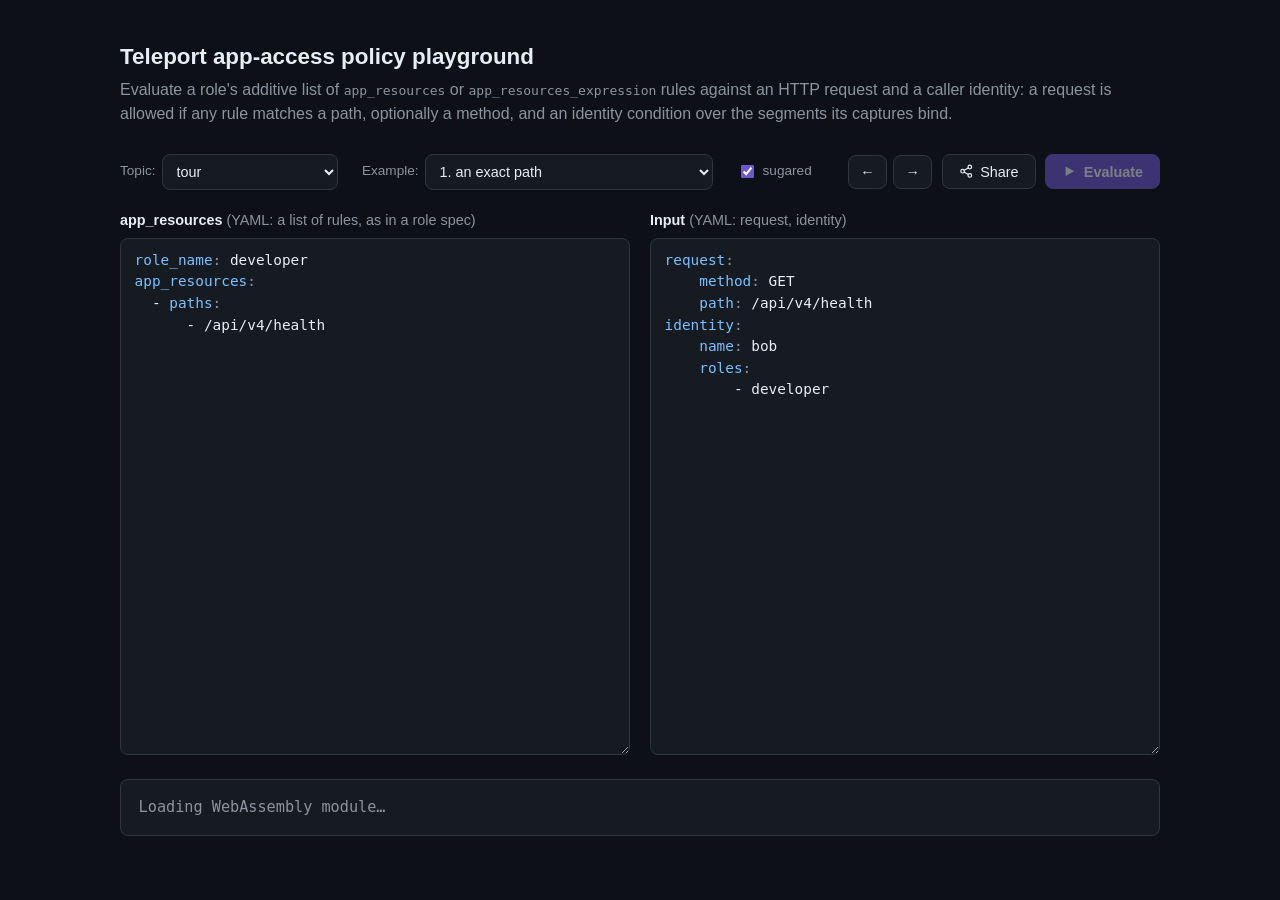
==== commit 228f46dd: "appaccess: Refine playground comment and lede wording Reword four near-the-surface phrasings: name t" ====
--- a/web/app-access/index.html
+++ b/web/app-access/index.html
@@ -11,10 +11,11 @@
     <main>
       <h1><a href="./">Teleport app-access policy playground</a></h1>
       <p class="lede">
-        Evaluate a role's <code>app_resources</code> rules against an HTTP
-        request and a caller identity. The rules are an additive list: a request
-        is allowed if any rule matches a path, optionally a method, and an
-        identity condition over the segments its captures bind.
+        Evaluate a role's additive list of <code>app_resources</code> or
+        <code>app_resources_expression</code> rules against an HTTP request and
+        a caller identity: a request is allowed if any rule matches a path,
+        optionally a method, and an identity condition over the segments its
+        captures bind.
       </p>
 
       <div class="row controls">
